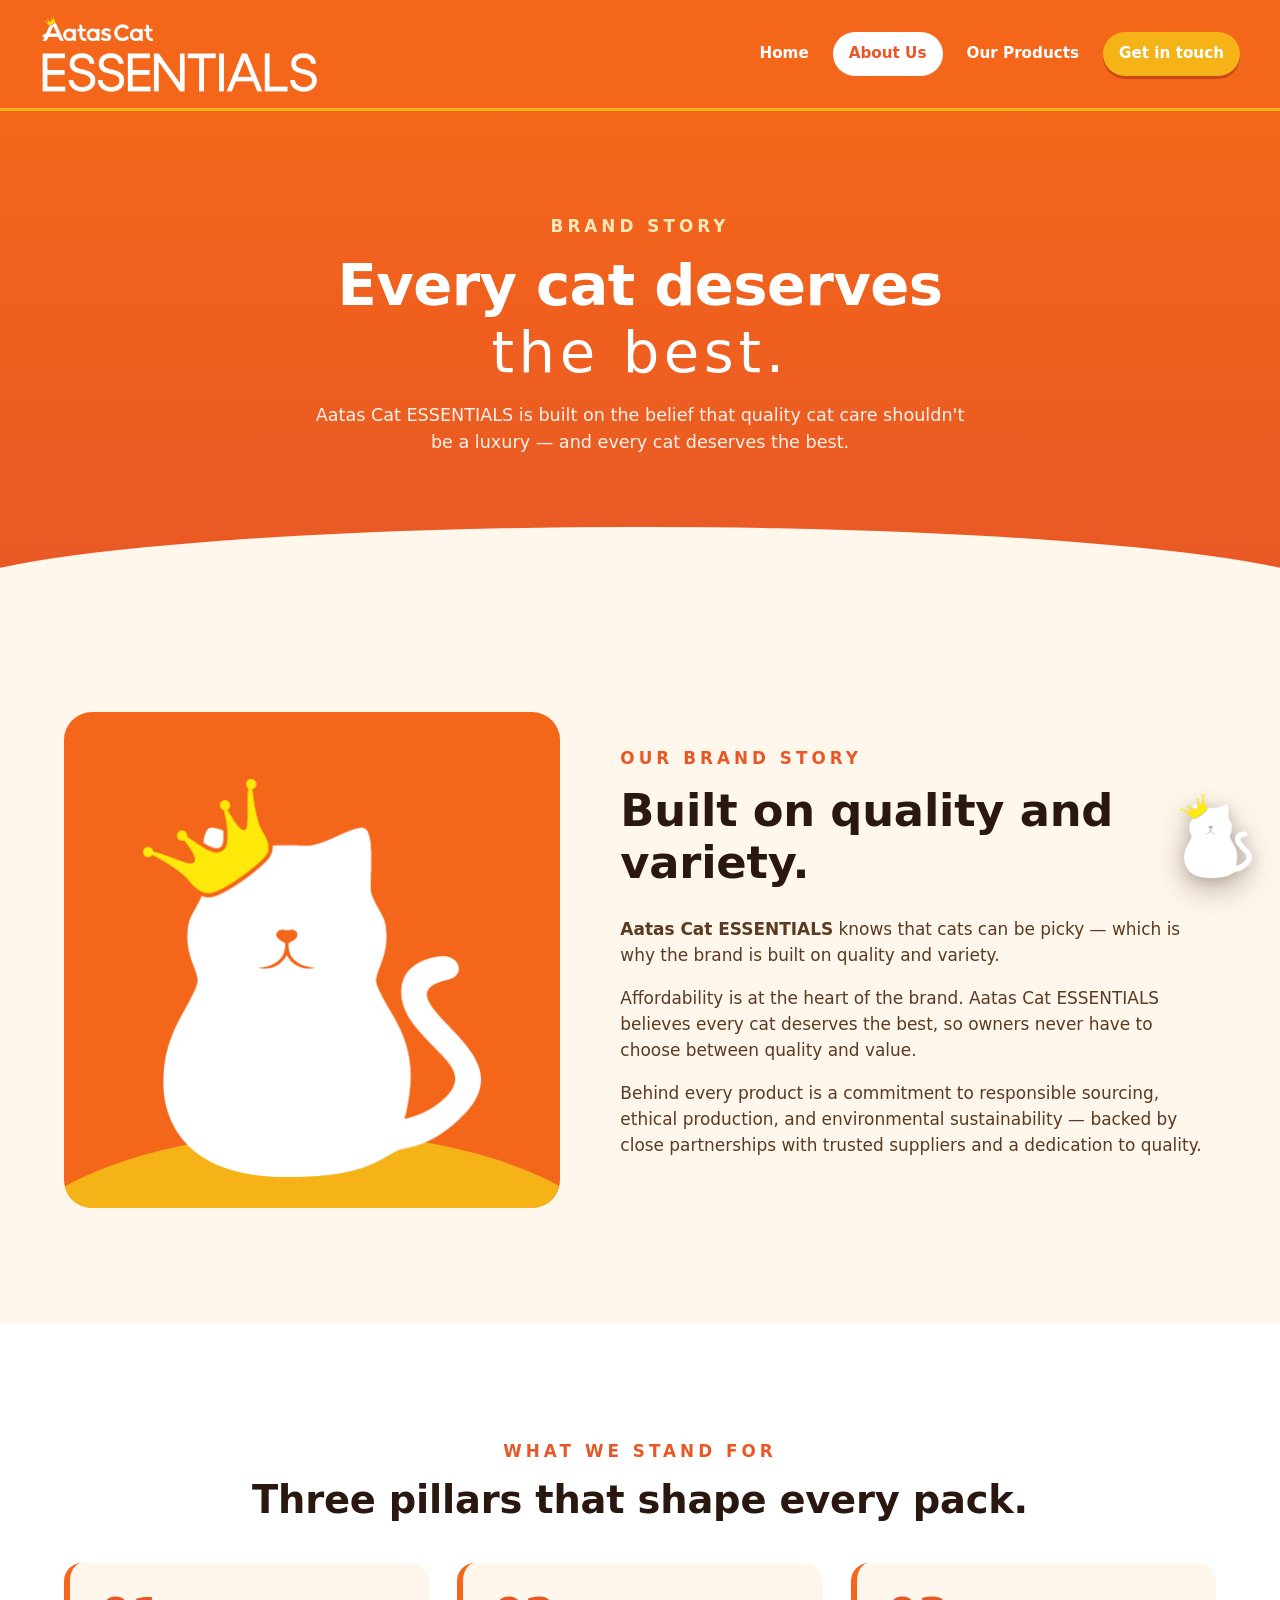
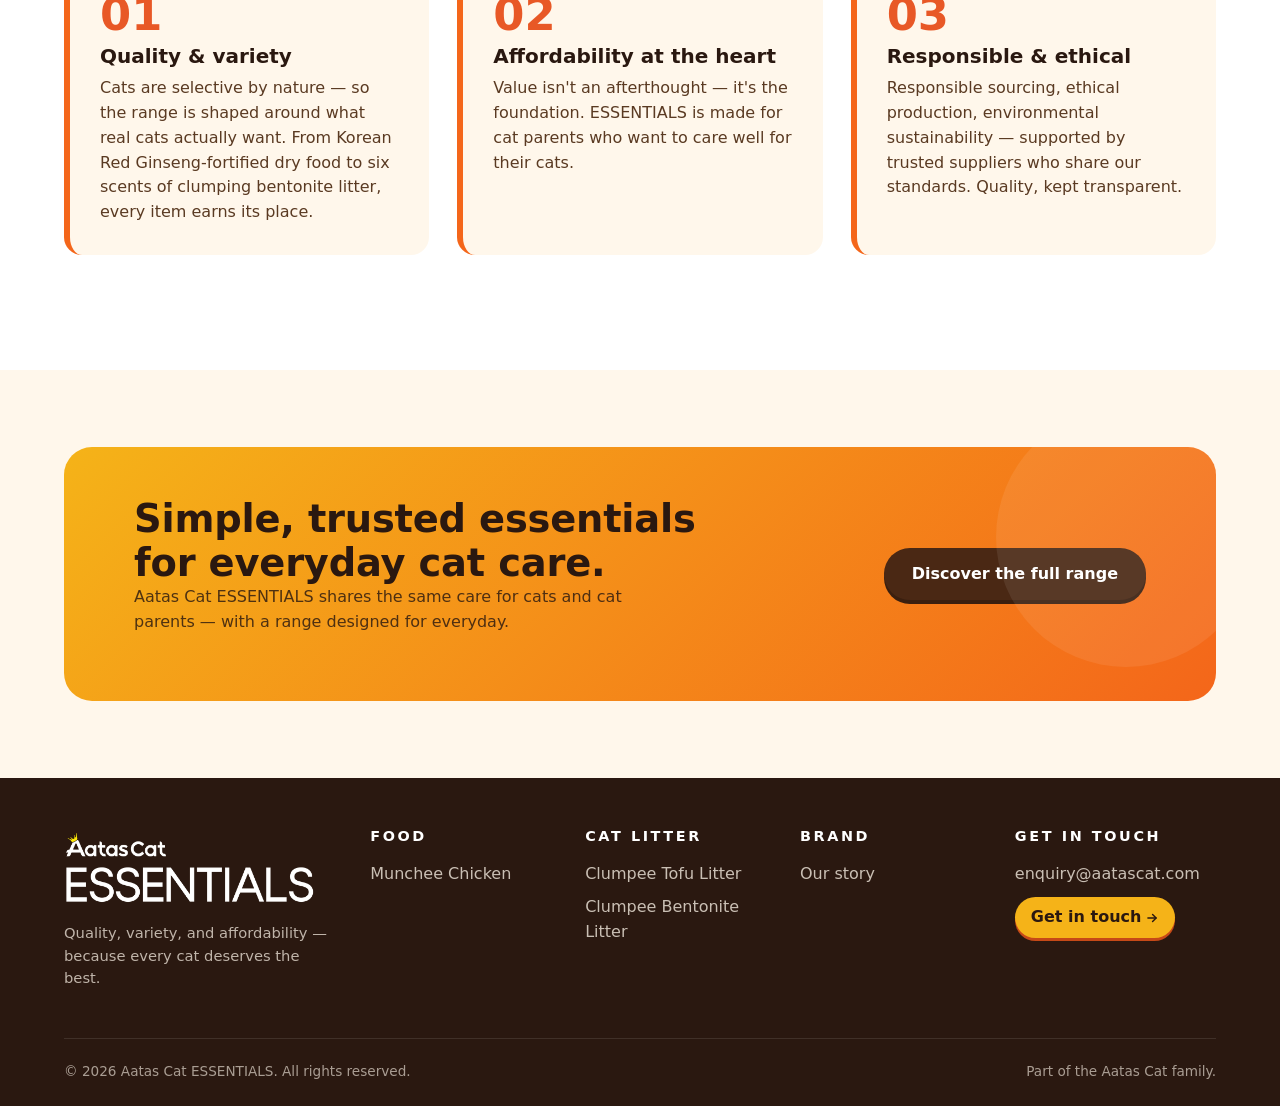
==== about.html @ 6d3220a4 "Initial commit — Aatas Cat ESSENTIALS site" ====
<!doctype html>
<html lang="en">
<head>
<meta charset="utf-8">
<meta name="viewport" content="width=device-width, initial-scale=1">
<title>About — Aatas Cat ESSENTIALS</title>
<meta name="description" content="Aatas Cat ESSENTIALS — built on quality, variety and affordability, with a commitment to responsible sourcing and ethical production. Every cat deserves the best.">
<link rel="stylesheet" href="css/styles.css">
<link rel="icon" href="assets/brand/crown-cat.png" type="image/png">
</head>
<body>

<!-- HEADER -->
<header class="site-header">
  <div class="container nav">
    <a class="brand" href="index.html" aria-label="Aatas Cat ESSENTIALS — Home">
      <picture>
        <source srcset="assets/brand/logo-mark.webp" type="image/webp">
        <img class="brand-logo" src="assets/brand/logo-mark.png" alt="Aatas Cat ESSENTIALS">
      </picture>
    </a>
    <nav class="nav-links">
      <a href="index.html">Home</a>
      <a href="about.html" class="active">About Us</a>
      <a href="products.html">Our Products</a>
      <a href="contact.html" class="nav-cta">Get in touch</a>
    </nav>
    <button class="nav-toggle" aria-label="Menu" aria-expanded="false">
      <svg viewBox="0 0 24 24" fill="none" stroke="currentColor" stroke-width="2.5" stroke-linecap="round"><line x1="3" y1="7" x2="21" y2="7"/><line x1="3" y1="12" x2="21" y2="12"/><line x1="3" y1="17" x2="21" y2="17"/></svg>
    </button>
  </div>
</header>

<!-- PAGE HEADER -->
<section class="page-header">
  <div class="container">
    <span class="eyebrow" style="color:#ffe9b8;">Brand Story</span>
    <h1>Every cat deserves<br><span class="essentials">the best.</span></h1>
    <p>Aatas Cat ESSENTIALS is built on the belief that quality cat care shouldn't be a luxury — and every cat deserves the best.</p>
  </div>
</section>

<!-- STORY -->
<section class="section story">
  <div class="container">
    <div class="story-grid">
      <div class="story-visual">
        <img src="assets/brand/crown-cat.webp" alt="">
      </div>
      <div class="story-text">
        <span class="eyebrow">Our Brand Story</span>
        <h2 style="margin-bottom: 28px;">Built on quality and variety.</h2>
        <p>
          <strong>Aatas Cat ESSENTIALS</strong> knows that cats can be picky — which is why the brand is built on quality and variety.
        </p>
        <p>
          Affordability is at the heart of the brand. Aatas Cat ESSENTIALS believes every cat deserves the best, so owners never have to choose between quality and value.
        </p>
        <p>
          Behind every product is a commitment to responsible sourcing, ethical production, and environmental sustainability — backed by close partnerships with trusted suppliers and a dedication to quality.
        </p>
      </div>
    </div>
  </div>
</section>

<!-- PILLARS -->
<section class="section pillars" id="pillars">
  <div class="container">
    <div class="center" style="margin-bottom: 24px;">
      <span class="eyebrow">What we stand for</span>
      <h2>Three pillars that shape every pack.</h2>
    </div>
    <div class="pillars-grid">
      <div class="pillar">
        <div class="num">01</div>
        <h3>Quality &amp; variety</h3>
        <p>Cats are selective by nature — so the range is shaped around what real cats actually want. From Korean Red Ginseng-fortified dry food to six scents of clumping bentonite litter, every item earns its place.</p>
      </div>
      <div class="pillar">
        <div class="num">02</div>
        <h3>Affordability at the heart</h3>
        <p>Value isn't an afterthought — it's the foundation. ESSENTIALS is made for cat parents who want to care well for their cats.</p>
      </div>
      <div class="pillar">
        <div class="num">03</div>
        <h3>Responsible &amp; ethical</h3>
        <p>Responsible sourcing, ethical production, environmental sustainability — supported by trusted suppliers who share our standards. Quality, kept transparent.</p>
      </div>
    </div>
  </div>
</section>

<!-- FAMILY CALLOUT -->
<section class="container">
  <div class="cta-banner" style="background: linear-gradient(135deg, var(--yellow) 0%, var(--orange) 100%);">
    <div>
      <h2 style="color: var(--ink);">Simple, trusted essentials for everyday cat care.</h2>
      <p style="color: rgba(42,24,16,0.82);">Aatas Cat ESSENTIALS shares the same care for cats and cat parents — with a range designed for everyday.</p>
    </div>
    <div style="text-align: right;">
      <a href="products.html" class="btn btn-primary">Discover the full range</a>
    </div>
  </div>
</section>

<!-- FOOTER -->
<footer class="site-footer">
  <div class="container">
    <div class="footer-grid">
      <div class="footer-brand">
        <a class="brand" href="index.html" aria-label="Aatas Cat ESSENTIALS">
          <picture>
            <source srcset="assets/brand/logo-mark.webp" type="image/webp">
            <img class="brand-logo" src="assets/brand/logo-mark.png" alt="Aatas Cat ESSENTIALS">
          </picture>
        </a>
        <p>Quality, variety, and affordability — because every cat deserves the best.</p>
      </div>
      <div>
        <h4>Food</h4>
        <a href="products.html#munchee">Munchee Chicken</a>
      </div>
      <div>
        <h4>Cat Litter</h4>
        <a href="products.html#tofu">Clumpee Tofu Litter</a>
        <a href="products.html#bentonite">Clumpee Bentonite Litter</a>
      </div>
      <div>
        <h4>Brand</h4>
        <a href="about.html">Our story</a>
      </div>
      <div>
        <h4>Get in touch</h4>
        <a href="mailto:enquiry@aatascat.com">enquiry@aatascat.com</a>
        <a href="contact.html" class="footer-cta">Get in touch
          <svg viewBox="0 0 24 24" width="14" height="14" fill="none" stroke="currentColor" stroke-width="2.5" stroke-linecap="round" stroke-linejoin="round" style="vertical-align: middle; margin-left: 4px;"><path d="M5 12h14"/><path d="M13 6l6 6-6 6"/></svg>
        </a>
      </div>
    </div>
    <div class="footer-bottom"><span>© 2026 Aatas Cat ESSENTIALS. All rights reserved.</span><span>Part of the Aatas Cat family.</span></div>
  </div>
</footer>

<!-- Back-to-top floating button -->
<a href="#top" class="back-to-top" aria-label="Back to top" onclick="window.scrollTo({top:0,behavior:'smooth'});return false;">
  <img src="assets/brand/crown-cat.webp" alt="">
</a>

<script src="js/main.js"></script>
</body>
</html>
---- css/styles.css ----
/* =========================================================
   Aatas Cat ESSENTIALS — shared stylesheet
   Brand: Quality, variety, and affordability.
   ========================================================= */

/* ---- Tokens ---- */
:root {
  --orange:        #F4661A;
  --orange-deep:   #E85826;
  --orange-dark:   #C64917;
  --yellow:        #F5B318;
  --yellow-soft:   #FFCC4D;
  --crown:         #FFC12B;
  --cream:         #FFF7EB;
  --cream-deep:    #FEEBCA;
  --white:         #FFFFFF;
  --ink:           #2A1810;
  --ink-soft:      #5A3A22;
  --mute:          rgba(42, 24, 16, 0.65);
  --brown:         #4A2814;
  --brown-deep:    #3A1F0F;

  /* Product accent colours (from packaging) */
  --apple:         #D42A3E;
  --babypowder:    #F6A8C6;
  --charcoal:      #3B3B3B;
  --coffee:        #6B3B1E;
  --grape:         #7A4A9E;
  --lemon:         #F5D72E;
  --watermelon:    #EFA4A4;
  --lavender:      #BFA8DC;
  --peach:         #F3BFA6;

  --radius-sm:  10px;
  --radius-md:  18px;
  --radius-lg:  28px;
  --radius-xl:  48px;

  --shadow-sm:  0 2px 6px rgba(42,24,16,0.06), 0 4px 18px rgba(42,24,16,0.06);
  --shadow-md:  0 10px 30px rgba(232,88,38,0.12), 0 4px 12px rgba(42,24,16,0.08);
  --shadow-lg:  0 25px 60px rgba(232,88,38,0.20), 0 8px 20px rgba(42,24,16,0.10);

  --maxw:       1200px;

  /* Typography — per brand guide:
     Rota (display/headings), Appetite Pro (Munchee product wordmark),
     Sentic Text or Roboto (body). Rota & Appetite Pro are proprietary
     fonts; we reference them by name first, then fall back to the
     closest available Google Font. */
  --f-display:  'Rota', 'Mulish', 'Nunito Sans', system-ui, -apple-system, 'Segoe UI', sans-serif;
  --f-body:     'Sentic Text', 'Roboto', system-ui, -apple-system, 'Segoe UI', sans-serif;
  --f-munchee:  'Appetite Pro', 'Fredoka', 'Quicksand', system-ui, sans-serif;
  --f-accent:   'Caveat', 'Dancing Script', cursive;
}

/* ---- Reset ---- */
*, *::before, *::after { box-sizing: border-box; }
html { scroll-behavior: smooth; }

/* Text selection — Aatas Cat orange */
::selection {
  background: #F4661A;
  color: #FFF7EB;
  text-shadow: none;
}
::-moz-selection {
  background: #F4661A;
  color: #FFF7EB;
  text-shadow: none;
}
body {
  margin: 0;
  font-family: var(--f-body);
  font-weight: 400;
  color: var(--ink);
  background: var(--cream);
  line-height: 1.55;
  -webkit-font-smoothing: antialiased;
}
img { max-width: 100%; display: block; }
a { color: inherit; text-decoration: none; }
button { font-family: inherit; cursor: pointer; border: 0; background: none; }

h1, h2, h3, h4 {
  font-family: var(--f-display);
  color: var(--ink);
  line-height: 1.15;
  margin: 0;
  font-weight: 700;
}
h1 { font-size: clamp(2.2rem, 5vw, 3.6rem); letter-spacing: -0.01em; }
h2 { font-size: clamp(1.6rem, 3vw, 2.4rem); letter-spacing: -0.005em; }
h3 { font-size: 1.25rem; }
p  { margin: 0 0 1rem; }
.accent { font-family: var(--f-accent); color: var(--orange-deep); font-size: 1.25em; font-weight: 500; }

/* ---- Layout helpers ---- */
.container { max-width: var(--maxw); margin: 0 auto; padding: 0 24px; }
.section   { padding: clamp(60px, 9vw, 120px) 0; }
.tight     { padding: clamp(40px, 6vw, 80px) 0; }
.tight-top { padding-top: clamp(24px, 3vw, 40px); }
.center    { text-align: center; }

.eyebrow {
  display: inline-block;
  font-family: var(--f-body);
  font-weight: 800;
  font-size: 1.05rem;
  letter-spacing: 0.24em;
  text-transform: uppercase;
  color: var(--orange-deep);
  margin-bottom: 14px;
}

/* ---- Header / Navigation ---- */
.site-header {
  position: sticky; top: 0; z-index: 50;
  background: var(--orange);
  color: var(--white);
  border-bottom: 3px solid var(--yellow);
}
.nav {
  display: flex; align-items: center; justify-content: space-between;
  padding: 14px 0;
  gap: 24px;
}
.brand {
  display: inline-flex; align-items: center;
  color: var(--white);
}
.brand-logo {
  display: block;
  height: 80px;
  width: auto;
  max-width: 320px;
  object-fit: contain;
}
@media (max-width: 720px) {
  .brand-logo { height: 60px; max-width: 240px; }
}
.site-footer .brand-logo { height: 72px; max-width: 260px; }
/* Legacy classes kept so old markup still works gracefully */
.brand-mark {
  width: 44px; height: 44px;
  background: var(--cream);
  border-radius: 50%;
  display: grid; place-items: center;
  box-shadow: 0 3px 0 rgba(0,0,0,0.12);
  overflow: hidden;
}
.brand-mark svg,
.brand-mark img { width: 34px; height: 34px; object-fit: contain; }
.brand-text { display: flex; flex-direction: column; line-height: 1; }
.brand-text .top {
  font-family: var(--f-display);
  font-weight: 700; font-size: 1.05rem;
  display: flex; align-items: baseline; gap: 4px;
}
.brand-text .sub {
  font-family: var(--f-display);
  font-weight: 300; font-size: 1.05rem;
  letter-spacing: 0.22em;
  margin-top: 2px;
}
/* Munchee wordmark uses its own display face */
.munchee-wordmark { font-family: var(--f-munchee); font-weight: 700; }

.nav-links { display: flex; gap: 8px; align-items: center; }
.nav-links a {
  padding: 10px 16px; border-radius: 999px;
  font-weight: 700; font-size: 0.95rem;
  transition: background 0.2s ease, transform 0.2s ease;
  color: var(--white);
}
.nav-links a:hover { background: rgba(255,255,255,0.15); }
.nav-links a.active {
  background: var(--white); color: var(--orange-deep);
}

.nav-cta {
  background: var(--yellow);
  color: var(--ink);
  padding: 10px 20px;
  border-radius: 999px;
  font-weight: 700;
  box-shadow: 0 3px 0 var(--orange-dark);
  transition: transform 0.15s ease, box-shadow 0.15s ease;
}
.nav-cta:hover { transform: translateY(-2px); box-shadow: 0 5px 0 var(--orange-dark); }

.nav-toggle {
  display: none;
  width: 44px; height: 44px;
  border-radius: 999px; background: rgba(255,255,255,0.15);
  color: var(--white);
  align-items: center; justify-content: center;
}
.nav-toggle svg { width: 22px; height: 22px; }

/* ---- Buttons ---- */
.btn {
  display: inline-flex; align-items: center; gap: 10px;
  padding: 14px 28px;
  border-radius: 999px;
  font-weight: 700; font-size: 1rem;
  transition: transform 0.15s ease, box-shadow 0.15s ease, background 0.15s ease;
}
.btn-primary {
  background: var(--brown); color: var(--white);
  box-shadow: 0 4px 0 var(--brown-deep);
}
.btn-primary:hover { transform: translateY(-2px); box-shadow: 0 6px 0 var(--brown-deep); background: var(--brown-deep); }
.btn-secondary {
  background: var(--white); color: var(--orange-deep);
  border: 2px solid var(--orange-deep);
}
.btn-secondary:hover { background: var(--orange-deep); color: var(--white); }
.btn-ghost {
  color: var(--white);
  border: 2px solid rgba(255,255,255,0.4);
}
.btn-ghost:hover { background: rgba(255,255,255,0.15); border-color: var(--white); }

/* ---- Hero ---- */
.hero {
  position: relative;
  background: linear-gradient(180deg, var(--orange) 0%, var(--orange-deep) 100%);
  color: var(--white);
  overflow: hidden;
  padding: clamp(24px, 3.5vw, 48px) 0 clamp(120px, 15vw, 200px);
}
.hero::after {
  content: "";
  position: absolute; left: -5%; right: -5%; bottom: 0;
  height: 30%;
  background: var(--yellow);
  border-radius: 50% 50% 0 0 / 90% 90% 0 0;
  transform: translateY(35%);
}
.hero-yellow-silhouettes {
  position: absolute; left: 0; right: 0; bottom: 0;
  height: 22%;
  z-index: 2;
  pointer-events: none;
  overflow: hidden;
}
.hero-yellow-silhouettes svg {
  position: absolute;
  fill: #E8A60F;
  opacity: 0.55;
}
.silh-chicken-1 { bottom: 8%; left: 4%; width: 64px; height: 54px; transform: rotate(-4deg); }
.silh-fish-1    { bottom: 28%; left: 18%; width: 78px; height: 36px; transform: rotate(6deg); }
.silh-drumstick-1 { bottom: 10%; left: 34%; width: 52px; height: 52px; transform: rotate(-14deg); }
.silh-chicken-2 { bottom: 22%; left: 48%; width: 60px; height: 50px; transform: rotate(4deg); }
.silh-fish-2    { bottom: 6%; left: 60%; width: 72px; height: 34px; transform: rotate(-8deg); }
.silh-drumstick-2 { bottom: 26%; left: 74%; width: 48px; height: 48px; transform: rotate(12deg); }
.silh-chicken-3 { bottom: 10%; right: 5%; width: 66px; height: 56px; transform: rotate(-2deg); }
@media (max-width: 720px) {
  .silh-fish-2, .silh-drumstick-1, .silh-chicken-2 { display: none; }
}
.hero-inner {
  position: relative; z-index: 2;
  display: grid; grid-template-columns: 1.1fr 1fr;
  align-items: center; gap: clamp(48px, 6vw, 88px);
  padding: 4px clamp(32px, 6vw, 80px) 0;
}
.hero-text h1 {
  color: var(--white);
  font-size: clamp(2rem, 5vw, 3.6rem);
  line-height: 1.1;
  word-spacing: 0.02em;
}
.hero-text h1 .essentials {
  display: block; font-weight: 400; letter-spacing: 0.01em;
  font-size: 0.95em; margin-top: 6px; word-spacing: normal;
}

/* Hero headline — matches ESSENTIALS wordmark styling */
.hero-script {
  display: block;
  color: var(--white);
  font-family: var(--f-display);
  font-weight: 300;
  letter-spacing: 0.08em;
  text-transform: uppercase;
  line-height: 1.1;
  margin: 0;
}
.hero-script .hs-l1,
.hero-script .hs-l2,
.hero-script .hs-l3 {
  display: block;
}
.hero-script .hs-l1 {
  font-size: clamp(1.9rem, 4.4vw, 3.2rem);
}
.hero-script .hs-l2 {
  font-size: clamp(1.9rem, 4.4vw, 3.2rem);
}
.hero-script .hs-l3 {
  font-size: clamp(1.9rem, 4.4vw, 3.2rem);
  margin-top: 4px;
}

.hero-text .lead {
  color: rgba(255,255,255,0.95);
  font-size: clamp(0.95rem, 1.2vw, 1.08rem);
  max-width: 46ch;
  margin-top: 16px;
}
.hero-actions { margin-top: 28px; display: flex; gap: 14px; flex-wrap: wrap; }
.hero-cat {
  position: relative;
  justify-self: center;
  width: 100%; max-width: 460px;
  padding: clamp(20px, 3vw, 40px) clamp(10px, 2vw, 24px);
  filter: drop-shadow(0 18px 30px rgba(0,0,0,0.18));
}
.hero-cat svg,
.hero-cat img {
  width: 100%; height: auto;
  position: relative; z-index: 1;
}

/* ---- Marquee ---- */
.marquee {
  background: var(--yellow);
  color: var(--ink);
  overflow: hidden;
  padding: 16px 0;
  border-top: 2px solid rgba(42,24,16,0.08);
  border-bottom: 2px solid rgba(42,24,16,0.08);
  position: relative;
  z-index: 3;
}
.marquee-track {
  display: inline-flex;
  align-items: center;
  gap: 28px;
  white-space: nowrap;
  animation: marquee-scroll 35s linear infinite;
  padding-left: 28px;
}
.marquee-item {
  font-family: var(--f-display);
  font-weight: 800;
  font-size: clamp(0.95rem, 1.5vw, 1.35rem);
  letter-spacing: 0.02em;
  text-transform: uppercase;
}
.marquee-dot {
  color: var(--orange);
  font-size: 1.4rem;
  line-height: 1;
}
@keyframes marquee-scroll {
  0% { transform: translateX(0); }
  100% { transform: translateX(-50%); }
}
.marquee:hover .marquee-track { animation-play-state: paused; }

/* ---- Stat strip ---- */
.stat-strip {
  background: var(--cream);
  padding: clamp(32px, 5vw, 56px) 0;
}
.stat-grid {
  display: flex; align-items: center; justify-content: center;
  gap: clamp(18px, 4vw, 56px);
  max-width: 900px; margin: 0 auto;
  text-align: center;
  flex-wrap: wrap;
}
.stat-item {
  display: flex; flex-direction: column; gap: 4px; align-items: center;
  min-width: 120px;
}
.stat-number {
  font-family: var(--f-display);
  font-size: clamp(2.8rem, 5vw, 4.4rem);
  font-weight: 800;
  color: var(--orange);
  line-height: 1;
}
.stat-label {
  font-family: var(--f-body);
  color: var(--ink);
  font-size: 0.9rem;
  letter-spacing: 0.05em;
  text-transform: uppercase;
}
.stat-divider {
  width: 2px; height: 52px;
  background: rgba(42, 24, 16, 0.15);
  border-radius: 2px;
}
@media (max-width: 640px) {
  .stat-divider { display: none; }
  .stat-grid { gap: 24px; }
}

/* ---- Enhanced card hover ---- */
.cat-card {
  transition: transform 0.3s cubic-bezier(.2,.8,.2,1), box-shadow 0.3s ease;
}
.cat-card:hover {
  transform: translateY(-6px) rotate(-0.3deg);
  box-shadow: 0 16px 40px rgba(42, 24, 16, 0.14);
}
.cat-card:hover .cat-card-media img {
  transform: scale(1.04) rotate(1deg);
}
.cat-card-media img { transition: transform 0.45s ease; }

/* ---- Promise card hover ---- */
.promise-card {
  transition: transform 0.25s ease, box-shadow 0.25s ease;
}
.promise-card:hover {
  transform: translateY(-4px);
}
.promise-card:hover .promise-icon {
  animation: icon-bounce 0.6s ease;
}
@keyframes icon-bounce {
  0%, 100% { transform: translateY(0) rotate(0deg); }
  30% { transform: translateY(-6px) rotate(-5deg); }
  60% { transform: translateY(0) rotate(5deg); }
}

/* ---- Pills / feature row ---- */
.pill-row {
  display: flex; flex-wrap: wrap; gap: 10px;
  margin-top: 22px;
}
.pill {
  display: inline-flex; align-items: center; gap: 8px;
  background: rgba(255,255,255,0.18);
  color: var(--white);
  padding: 8px 14px; border-radius: 999px;
  font-size: 0.85rem; font-weight: 700;
  backdrop-filter: blur(4px);
}

/* ---- Promise / value row ---- */
.promise {
  background: var(--cream);
}
.promise .center h2 {
  font-size: clamp(1.25rem, 2.2vw, 1.7rem);
  font-weight: 700;
  max-width: 760px;
  margin: 0 auto;
  line-height: 1.3;
}
.promise-grid {
  display: grid; grid-template-columns: repeat(3, 1fr);
  gap: 24px;
  max-width: 960px; margin: 0 auto;
}
.promise-card {
  background: var(--white);
  border-radius: var(--radius-md);
  padding: 28px 24px;
  text-align: center;
  box-shadow: var(--shadow-sm);
  border: 2px solid transparent;
  transition: border-color 0.2s ease, transform 0.2s ease;
}
.promise-card:hover { border-color: var(--orange); transform: translateY(-4px); }
.promise-icon {
  width: 72px; height: 72px; margin: 0 auto 16px;
  border-radius: 50%;
  background: linear-gradient(135deg, var(--orange), var(--yellow));
  display: grid; place-items: center;
  color: var(--white);
}
.promise-icon svg { width: 38px; height: 38px; }
.promise-card h3 { margin-bottom: 8px; font-size: 1.12rem; }
.promise-card p  { margin: 0; color: var(--mute); font-size: 0.95rem; line-height: 1.55; }

/* ---- Product preview cards (Home) ---- */
.category-row {
  background: linear-gradient(180deg, var(--cream) 0%, var(--cream-deep) 100%);
}
.category-group { margin-top: 40px; }
.category-group + .category-group { margin-top: 64px; }
.category-heading {
  text-align: center;
  max-width: 640px;
  margin: 0 auto 28px;
}
.category-heading h3 {
  font-family: var(--f-display);
  font-size: clamp(1.8rem, 2.8vw, 2.4rem);
  color: var(--ink);
  margin: 4px 0 8px;
}
.category-heading p { color: var(--mute); }
.category-kicker {
  display: inline-block;
  font-family: var(--f-ui);
  font-weight: 800;
  font-size: 0.78rem;
  letter-spacing: 0.22em;
  text-transform: uppercase;
  color: var(--orange-deep);
  padding: 6px 14px;
  background: rgba(244,102,26,0.12);
  border-radius: 999px;
}
.category-divider {
  padding: clamp(50px, 7vw, 90px) 0 clamp(20px, 3vw, 40px);
  text-align: center;
  background: var(--cream);
}
.category-divider .container { max-width: 720px; }
.category-divider h2 {
  font-family: var(--f-display);
  font-size: clamp(2.2rem, 4vw, 3rem);
  color: var(--ink);
  margin: 10px 0 10px;
}
.category-divider p { color: var(--mute); font-size: 1.05rem; }
.category-divider-tight {
  padding: clamp(30px, 4vw, 50px) 0 clamp(2px, 0.3vw, 6px);
}
.product-block-tight {
  padding: clamp(8px, 1.5vw, 20px) 0 clamp(36px, 5vw, 64px);
}
.logo-title {
  font-family: var(--f-display);
  font-size: clamp(3rem, 8vw, 6rem);
  letter-spacing: 0.08em;
  font-weight: 800;
  text-transform: uppercase;
  margin: 0;
  line-height: 1;
}

/* Section separator between categories */
.section-separator {
  background: var(--cream);
  padding: 6px 0;
}
.section-separator .container {
  display: flex; align-items: center; justify-content: center;
  gap: 14px;
  max-width: 720px;
}
.sep-line {
  flex: 1;
  height: 1px;
  background: linear-gradient(90deg, transparent, rgba(42, 24, 16, 0.2), transparent);
  max-width: 260px;
}
.sep-dot {
  width: 8px; height: 8px;
  background: var(--orange);
  border-radius: 50%;
  box-shadow: 0 0 0 4px rgba(244, 102, 26, 0.15);
}

/* Product text breathing space */
.product-grid .product-text { padding-right: clamp(0px, 3vw, 48px); }
.product-grid.reverse .product-text { padding-right: 0; padding-left: clamp(0px, 3vw, 48px); }
@media (max-width: 960px) {
  .product-grid .product-text,
  .product-grid.reverse .product-text { padding-left: 0; padding-right: 0; }
}

/* ============ REVIEWS ============ */
.reviews {
  background: linear-gradient(180deg, var(--cream) 0%, #FFE9B8 100%);
}
.reviews-grid {
  display: grid;
  grid-template-columns: repeat(3, 1fr);
  gap: 24px;
  max-width: 1100px;
  margin: 0 auto;
}
.review-card {
  background: var(--white);
  border-radius: 22px;
  padding: 28px 26px;
  box-shadow: 0 6px 20px rgba(42, 24, 16, 0.07);
  margin: 0;
  display: flex;
  flex-direction: column;
  gap: 14px;
  position: relative;
  transition: transform 0.2s ease, box-shadow 0.2s ease;
}
.review-card:hover {
  transform: translateY(-3px);
  box-shadow: 0 10px 26px rgba(42, 24, 16, 0.1);
}
.review-stars {
  display: inline-flex;
  gap: 2px;
  color: var(--yellow);
}
.review-card blockquote {
  margin: 0;
  color: var(--ink);
  font-family: var(--f-body);
  font-size: 1rem;
  line-height: 1.55;
  font-style: italic;
}
.review-card figcaption {
  margin-top: auto;
  padding-top: 12px;
  border-top: 1px dashed rgba(42, 24, 16, 0.14);
  display: flex;
  flex-direction: column;
  gap: 2px;
}
.review-card figcaption strong {
  color: var(--ink);
  font-weight: 700;
  font-size: 0.95rem;
}
.review-card figcaption span {
  color: var(--mute);
  font-size: 0.82rem;
}
@media (max-width: 960px) {
  .reviews-grid { grid-template-columns: 1fr; gap: 20px; }
}
.category-grid {
  display: grid; grid-template-columns: repeat(2, 1fr);
  gap: 24px;
}
.category-grid-1 {
  grid-template-columns: minmax(0, 560px);
  justify-content: center;
}
.category-grid-3 { grid-template-columns: repeat(3, 1fr); gap: 26px; }
@media (max-width: 960px) {
  .category-grid-3 { grid-template-columns: repeat(2, 1fr); }
}
@media (max-width: 640px) {
  .category-grid-3 { grid-template-columns: 1fr; }
}
.cat-card {
  position: relative;
  background: var(--white);
  border-radius: var(--radius-lg);
  overflow: hidden;
  box-shadow: var(--shadow-sm);
  transition: transform 0.25s ease, box-shadow 0.25s ease;
  display: flex; flex-direction: column;
}
.cat-card:hover { transform: translateY(-6px); box-shadow: var(--shadow-lg); }
.cat-card-media {
  background: var(--orange);
  padding: 30px;
  display: grid; place-items: center;
  position: relative;
  min-height: 260px;
  overflow: hidden;
}
.cat-card-media::before {
  content: "";
  position: absolute; inset: auto -20% -12% -20%;
  height: 55%;
  background: var(--yellow);
  border-radius: 50%;
  z-index: 0;
}
.cat-card-media img {
  position: relative; z-index: 1;
  max-height: 220px; width: auto; object-fit: contain;
  filter: drop-shadow(0 14px 18px rgba(0,0,0,0.18));
}
.cat-card-body {
  padding: 24px 24px 28px;
  flex: 1; display: flex; flex-direction: column;
}
.cat-card-body h3 {
  font-size: 1.35rem;
  display: flex; align-items: baseline; gap: 8px; flex-wrap: wrap;
}
.cat-card-body h3 .product-accent {
  font-family: var(--f-accent);
  color: var(--orange-deep);
  font-weight: 500; font-size: 1.2em;
}
.cat-card-body p { color: var(--mute); margin: 6px 0 14px; }
.cat-card-meta {
  display: flex; flex-wrap: wrap; gap: 6px;
  margin-top: auto;
}
.chip {
  background: var(--cream-deep); color: var(--ink-soft);
  padding: 5px 12px; border-radius: 999px;
  font-size: 0.78rem; font-weight: 700;
}
.chip-accent {
  background: var(--orange); color: var(--white);
}

/* ---- Products page ---- */
.page-header {
  background: linear-gradient(180deg, var(--orange) 0%, var(--orange-deep) 100%);
  color: var(--white);
  padding: clamp(60px, 8vw, 110px) 0 clamp(90px, 12vw, 140px);
  text-align: center;
  position: relative;
  overflow: hidden;
}
.page-header::after {
  content: "";
  position: absolute; left: -5%; right: -5%; bottom: -1px; height: 70px;
  background: var(--cream);
  border-radius: 50% 50% 0 0 / 100% 100% 0 0;
}
.page-header h1 { color: var(--white); }
.page-header h1 .essentials { display: block; font-weight: 300; letter-spacing: 0.08em; }
.page-header p  {
  color: rgba(255,255,255,0.92);
  max-width: 58ch; margin: 16px auto 0;
  font-size: 1.1rem;
}

.product-block {
  padding: clamp(60px, 8vw, 110px) 0;
}
.product-block:nth-of-type(even) { background: var(--white); }

.product-grid {
  display: grid; grid-template-columns: 1fr 1.1fr;
  gap: 60px; align-items: center;
}
.product-grid.reverse { grid-template-columns: 1.1fr 1fr; }
.product-grid.reverse .product-visual { order: 2; }

.product-visual {
  position: relative;
  padding: 30px;
}
.product-visual::before {
  content: "";
  position: absolute; inset: 10% 5% 10% 5%;
  background: radial-gradient(circle at 50% 50%, rgba(244,102,26,0.18), transparent 65%);
  filter: blur(10px); z-index: 0;
}
.product-visual img {
  position: relative; z-index: 1;
  margin: 0 auto;
  max-height: 520px; width: auto;
  filter: drop-shadow(0 20px 28px rgba(0,0,0,0.18));
}
.variant-strip {
  display: flex; gap: 14px; flex-wrap: wrap; justify-content: center;
  margin-top: 22px; position: relative; z-index: 1;
}
.variant-strip img {
  height: 96px; width: auto;
  background: var(--white);
  border-radius: var(--radius-sm);
  padding: 4px;
  box-shadow: var(--shadow-sm);
  cursor: pointer;
  transition: transform 0.15s ease, box-shadow 0.15s ease;
  filter: none;
}
.variant-strip img:hover { transform: translateY(-3px); box-shadow: var(--shadow-md); }
.variant-strip img.is-active {
  box-shadow: 0 0 0 3px var(--orange), var(--shadow-md);
}

.product-text h2 { font-size: clamp(1.8rem, 3vw, 2.6rem); }
.product-text h2 .subline {
  display: block; font-family: var(--f-accent);
  color: var(--orange-deep); font-size: 0.6em; font-weight: 500;
  margin-bottom: 2px;
}
.product-text .lead {
  font-size: 1.08rem; color: var(--ink-soft);
  margin: 14px 0 22px;
}
.feature-list {
  list-style: none; padding: 0; margin: 0;
  display: grid; grid-template-columns: 1fr 1fr; gap: 12px 20px;
}
.feature-list li {
  display: flex; align-items: flex-start; gap: 10px;
  font-weight: 600; color: var(--ink);
  font-size: 0.96rem;
}
.feature-list li::before {
  content: "";
  flex: 0 0 10px; width: 10px; height: 10px;
  margin-top: 8px;
  background: var(--orange); border-radius: 50%;
  box-shadow: 0 0 0 4px rgba(244,102,26,0.18);
}
.spec-row {
  margin-top: 22px; padding-top: 22px;
  border-top: 1px dashed rgba(42,24,16,0.18);
  display: flex; flex-wrap: wrap; gap: 10px 24px;
  color: var(--ink-soft); font-size: 0.92rem;
}
.spec-row strong { color: var(--ink); }

.variant-grid {
  display: grid; grid-template-columns: repeat(6, 1fr);
  gap: 16px; margin-top: 34px;
}
.variant-card {
  background: var(--white);
  border-radius: var(--radius-md);
  padding: 14px 12px;
  text-align: center;
  box-shadow: var(--shadow-sm);
  transition: transform 0.2s ease, box-shadow 0.2s ease;
  border-top: 6px solid var(--orange);
}
.variant-card:hover { transform: translateY(-4px); box-shadow: var(--shadow-md); }
.variant-card img { height: 120px; width: auto; margin: 0 auto; }
.variant-card h4 { margin-top: 8px; font-size: 0.95rem; }
.variant-card span.sku { display: block; font-size: 0.78rem; color: var(--mute); margin-top: 2px; }

.variant-card[data-accent="apple"]       { border-top-color: var(--apple); }
.variant-card[data-accent="babypowder"]  { border-top-color: var(--babypowder); }
.variant-card[data-accent="charcoal"]    { border-top-color: var(--charcoal); }
.variant-card[data-accent="coffee"]      { border-top-color: var(--coffee); }
.variant-card[data-accent="grape"]       { border-top-color: var(--grape); }
.variant-card[data-accent="lemon"]       { border-top-color: var(--lemon); }
.variant-card[data-accent="watermelon"]  { border-top-color: var(--watermelon); }
.variant-card[data-accent="lavender"]    { border-top-color: var(--lavender); }
.variant-card[data-accent="peach"]       { border-top-color: var(--peach); }

/* ---- About page ---- */
.story {
  background: var(--cream);
}
.story-grid {
  display: grid; grid-template-columns: 1fr 1.2fr;
  gap: 60px; align-items: center;
}
.story-visual {
  background: var(--orange);
  border-radius: var(--radius-lg);
  padding: 40px 30px;
  position: relative; overflow: hidden;
  aspect-ratio: 1 / 1;
  display: grid; place-items: center;
}
.story-visual::before {
  content: "";
  position: absolute; inset: auto -15% -15% -15%; height: 30%;
  background: var(--yellow); border-radius: 50% 50% 0 0 / 100% 100% 0 0;
}
.story-visual svg,
.story-visual img {
  position: relative; z-index: 1;
  width: 88%; height: auto; max-height: 88%;
  object-fit: contain;
}
.story-text h2 { font-size: clamp(2rem, 3.5vw, 3rem); }
.story-text p  { font-size: 1.06rem; color: var(--ink-soft); }

.pillars {
  background: var(--white);
}
.pillars-grid {
  display: grid; grid-template-columns: repeat(3, 1fr);
  gap: 28px; margin-top: 40px;
}
.pillar {
  padding: 30px;
  border-radius: var(--radius-md);
  background: var(--cream);
  border-left: 6px solid var(--orange);
}
.pillar .num {
  font-family: var(--f-display); font-weight: 700;
  font-size: 2.8rem; color: var(--orange-deep);
  line-height: 1; margin-bottom: 8px;
}
.pillar h3 { margin-bottom: 8px; }
.pillar p { margin: 0; color: var(--ink-soft); }

/* ---- Contact page ---- */
.contact-wrap {
  display: grid; grid-template-columns: 1fr 1.1fr; gap: 60px;
  align-items: start;
}
.contact-card {
  background: var(--white);
  border-radius: var(--radius-lg);
  padding: 36px;
  box-shadow: var(--shadow-sm);
}
.contact-card h3 { margin-bottom: 6px; }
.contact-card a.email {
  display: inline-block;
  color: var(--orange-deep); font-weight: 700;
  border-bottom: 2px solid var(--orange);
}
.contact-row { margin: 14px 0; display: flex; gap: 14px; align-items: flex-start; }
.contact-row .icon {
  width: 42px; height: 42px; border-radius: 50%;
  background: linear-gradient(135deg, var(--orange), var(--yellow));
  display: grid; place-items: center;
  color: var(--white); flex: 0 0 42px;
}
.contact-row .icon svg { width: 22px; height: 22px; }

.form-card {
  background: var(--white);
  border-radius: var(--radius-lg);
  padding: 36px;
  box-shadow: var(--shadow-md);
}
.form-row { display: flex; gap: 16px; margin-bottom: 14px; }
.form-row > * { flex: 1; }
.field { display: flex; flex-direction: column; gap: 6px; margin-bottom: 14px; }
.field label { font-weight: 700; font-size: 0.9rem; color: var(--ink); }
.field input, .field textarea, .field select {
  font-family: inherit; font-size: 1rem;
  padding: 12px 14px;
  border: 2px solid var(--cream-deep);
  border-radius: 12px;
  background: var(--cream);
  color: var(--ink);
  transition: border-color 0.15s ease, background 0.15s ease;
}
.field input:focus, .field textarea:focus, .field select:focus {
  outline: none;
  border-color: var(--orange);
  background: var(--white);
}
.field textarea { resize: vertical; min-height: 120px; }

/* ---- Footer ---- */
.site-footer {
  background: var(--ink);
  color: rgba(255,247,235,0.8);
  padding: 50px 0 24px;
  margin-top: 40px;
}
.footer-grid {
  display: grid; grid-template-columns: 1.5fr 1fr 1fr 1fr 1.1fr; gap: 32px;
  margin-bottom: 32px;
}
.footer-cta {
  display: inline-flex !important;
  align-items: center;
  background: var(--yellow);
  color: var(--ink) !important;
  padding: 8px 16px !important;
  border-radius: 999px;
  font-weight: 700;
  margin-top: 6px;
  box-shadow: 0 3px 0 var(--orange-dark);
  transition: transform 0.15s ease, box-shadow 0.15s ease;
}
.footer-cta:hover {
  transform: translateY(-2px);
  box-shadow: 0 5px 0 var(--orange-dark);
  color: var(--ink) !important;
}
.footer-grid h4 {
  color: var(--white); font-size: 0.9rem;
  letter-spacing: 0.18em; text-transform: uppercase;
  margin-bottom: 14px;
}
.footer-grid a { display: block; padding: 4px 0; color: rgba(255,247,235,0.75); }
.footer-grid a:hover { color: var(--yellow); }
.footer-brand p { margin-top: 14px; max-width: 38ch; color: rgba(255,247,235,0.7); font-size: 0.92rem; }
.footer-bottom {
  border-top: 1px solid rgba(255,255,255,0.1);
  padding-top: 22px;
  display: flex; justify-content: space-between; align-items: center;
  color: rgba(255,247,235,0.6); font-size: 0.85rem;
  flex-wrap: wrap; gap: 12px;
}

/* ---- CTA banner ---- */
.cta-banner {
  background: linear-gradient(135deg, var(--orange) 0%, var(--orange-deep) 100%);
  color: var(--white);
  border-radius: var(--radius-lg);
  padding: 50px clamp(30px, 6vw, 70px);
  margin: clamp(40px, 6vw, 80px) 0;
  display: grid; grid-template-columns: 1.4fr 1fr; align-items: center; gap: 30px;
  position: relative; overflow: hidden;
}
.cta-banner::before {
  content: ""; position: absolute; right: -40px; top: -40px;
  width: 260px; height: 260px; border-radius: 50%;
  background: rgba(255,255,255,0.08);
}
.cta-banner h2 { color: var(--white); font-size: clamp(1.6rem, 3vw, 2.4rem); }
.cta-banner p { color: rgba(255,255,255,0.92); max-width: 48ch; }
.cta-banner .btn-primary { background: var(--brown); box-shadow: 0 4px 0 var(--brown-deep); }

/* ---- Responsive ---- */
@media (max-width: 960px) {
  .hero-inner { grid-template-columns: 1fr; text-align: center; }
  .hero-text .lead { margin-left: auto; margin-right: auto; }
  .hero-cat { max-width: 320px; }
  .pill-row { justify-content: center; }
  .promise-grid { grid-template-columns: repeat(2, 1fr); }
  .category-grid { grid-template-columns: 1fr; }
  .product-grid, .product-grid.reverse { grid-template-columns: 1fr; gap: 40px; }
  .product-grid.reverse .product-visual { order: 0; }
  .story-grid { grid-template-columns: 1fr; }
  .pillars-grid { grid-template-columns: 1fr; }
  .contact-wrap { grid-template-columns: 1fr; }
  .variant-grid { grid-template-columns: repeat(3, 1fr); }
  .footer-grid { grid-template-columns: 1fr 1fr; gap: 28px; }
  .cta-banner { grid-template-columns: 1fr; text-align: center; }

  .nav-toggle { display: grid; }
  .nav-links {
    position: absolute; top: 100%; left: 0; right: 0;
    flex-direction: column; align-items: stretch;
    background: var(--orange);
    padding: 10px 20px 20px;
    border-bottom: 3px solid var(--yellow);
    gap: 4px;
    max-height: 0; overflow: hidden;
    transition: max-height 0.25s ease, padding 0.25s ease;
  }
  .nav-links.is-open { max-height: 500px; padding-top: 10px; }
  .nav-links a { width: 100%; }
  .nav-cta { align-self: flex-start; }
}
@media (max-width: 560px) {
  .promise-grid { grid-template-columns: 1fr; }
  .feature-list { grid-template-columns: 1fr; }
  .variant-grid { grid-template-columns: repeat(2, 1fr); }
  .form-row { flex-direction: column; }
  .footer-grid { grid-template-columns: 1fr; }
  .footer-bottom { justify-content: center; text-align: center; }
  .nav-cta { display: none; }
}

/* ---- Back-to-top button — shaped to the cat silhouette ---- */
.back-to-top {
  position: fixed;
  right: 22px;
  bottom: 22px;
  width: 84px;
  height: 84px;
  border: none;
  background: transparent;
  cursor: pointer;
  padding: 0;
  display: block;
  z-index: 999;
  transition: transform 0.25s ease, filter 0.25s ease;
  /* Drop shadow follows the transparent cat outline, not a box */
  filter:
    drop-shadow(0 10px 16px rgba(42,24,16,0.28))
    drop-shadow(0 3px 6px rgba(42,24,16,0.18));
}
.back-to-top img {
  width: 100%;
  height: 100%;
  object-fit: contain;
  display: block;
  pointer-events: none;
}
.back-to-top:hover {
  transform: translateY(-4px) scale(1.05) rotate(-3deg);
  filter:
    drop-shadow(0 16px 22px rgba(42,24,16,0.34))
    drop-shadow(0 4px 8px rgba(42,24,16,0.22));
}
.back-to-top:focus-visible {
  outline: 3px solid var(--yellow);
  outline-offset: 4px;
  border-radius: 12px;
}
@media (max-width: 640px) {
  .back-to-top {
    width: 70px;
    height: 70px;
    right: 14px;
    bottom: 14px;
  }
}

/* ---- Fonts ----
   Brand specifies Rota (display), Appetite Pro (Munchee wordmark) and
   Sentic Text / Roboto (body). Rota, Appetite Pro and Sentic Text are
   licensed fonts not available on Google Fonts. We load Roboto for body
   and the closest Google Fonts matches as public fallbacks; where the
   licensed faces are installed locally on a device, they take priority
   thanks to the font stack defined in :root. */
@import url('https://fonts.googleapis.com/css2?family=Roboto:wght@300;400;500;700&family=Mulish:wght@400;600;700;800&family=Nunito+Sans:wght@400;600;700;800;900&family=Fredoka:wght@500;600;700&family=Caveat:wght@500;700&family=Chewy&family=Baloo+2:wght@600;700;800&display=swap');
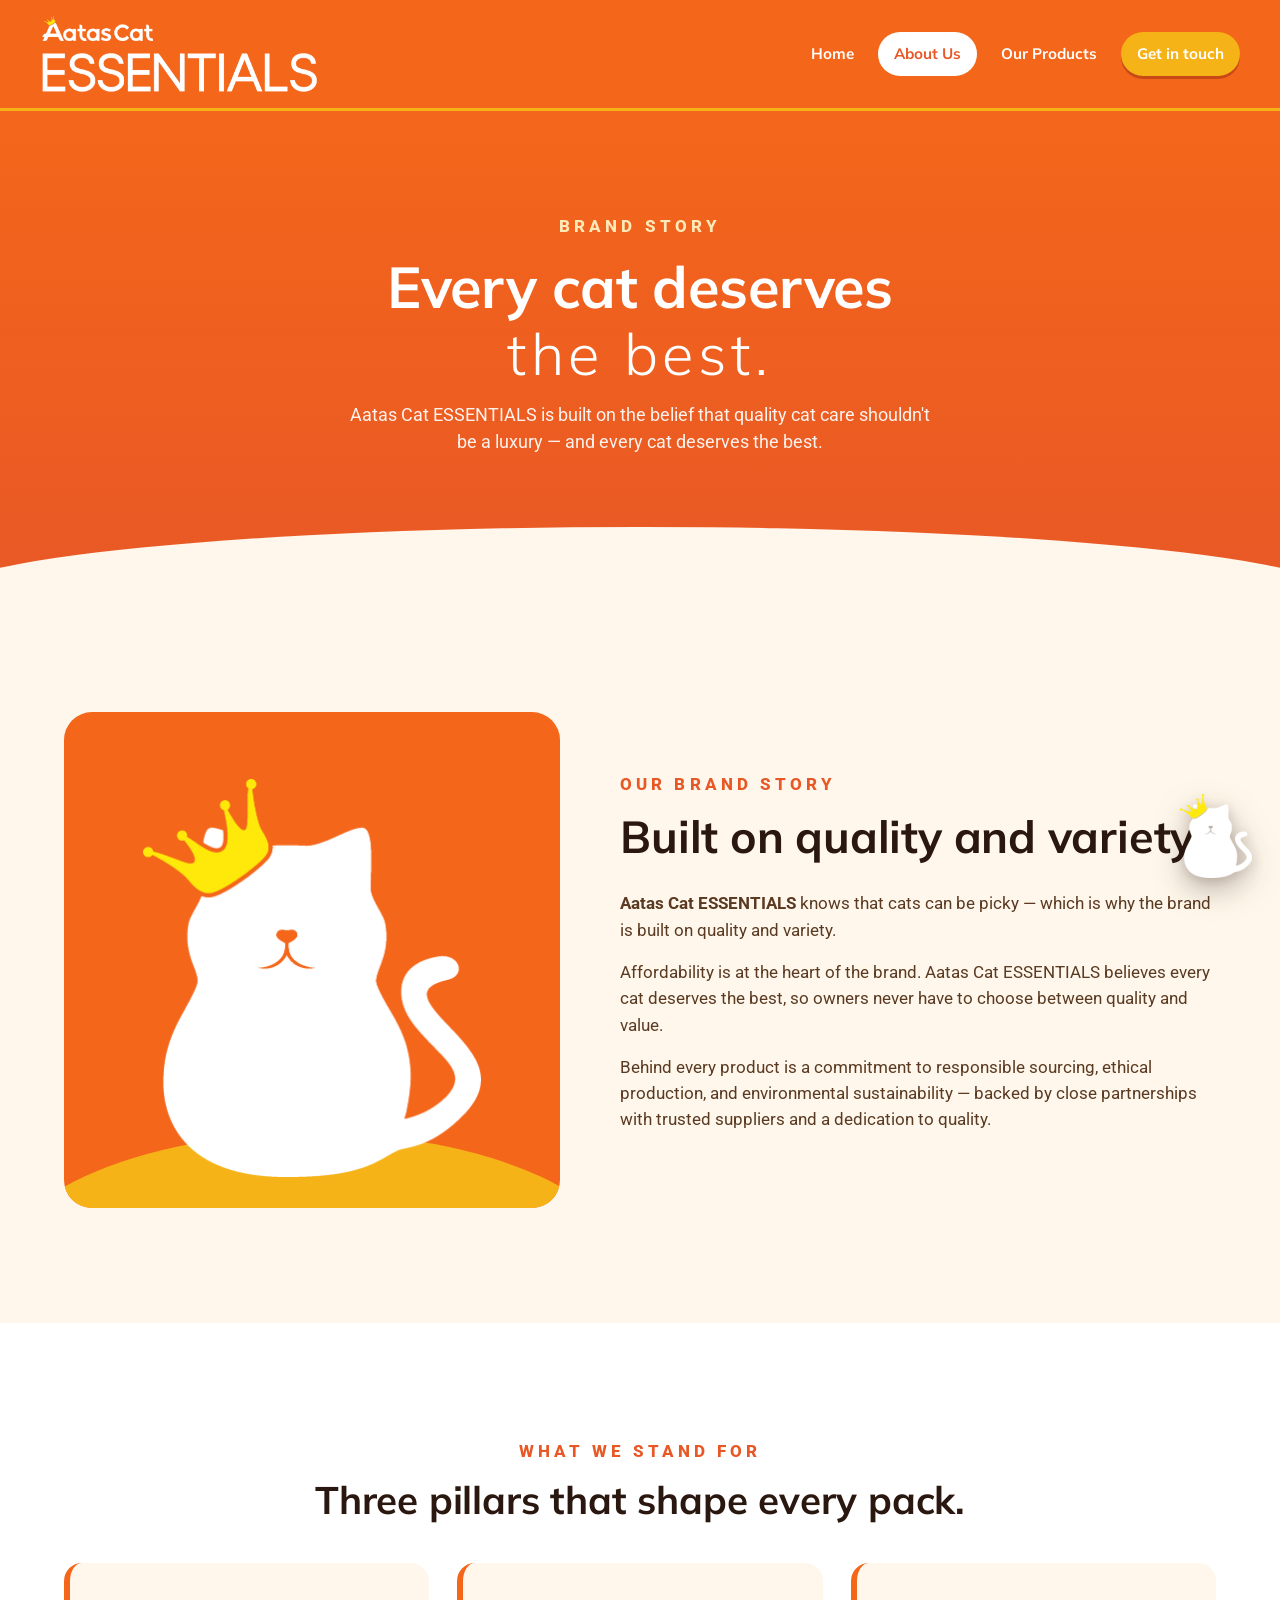
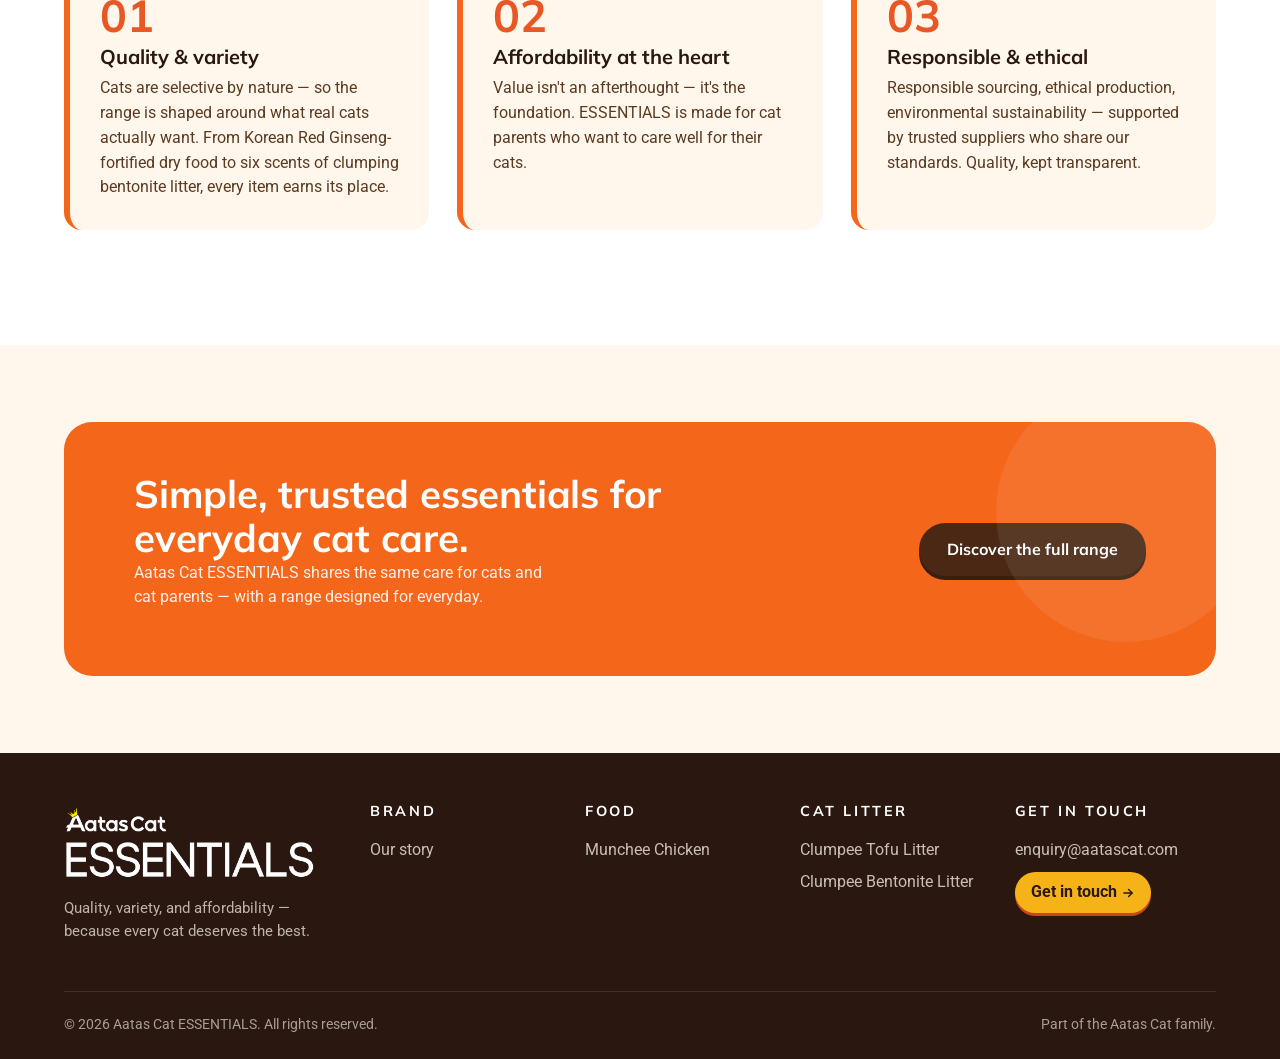
==== commit 58c9e953: "Update fonts, pattern, layout and footer order" ====
--- a/about.html
+++ b/about.html
@@ -93,10 +93,10 @@
 
 <!-- FAMILY CALLOUT -->
 <section class="container">
-  <div class="cta-banner" style="background: linear-gradient(135deg, var(--yellow) 0%, var(--orange) 100%);">
+  <div class="cta-banner" style="background: var(--orange);">
     <div>
-      <h2 style="color: var(--ink);">Simple, trusted essentials for everyday cat care.</h2>
-      <p style="color: rgba(42,24,16,0.82);">Aatas Cat ESSENTIALS shares the same care for cats and cat parents — with a range designed for everyday.</p>
+      <h2 style="color: var(--white);">Simple, trusted essentials for everyday cat care.</h2>
+      <p style="color: rgba(255,255,255,0.9);">Aatas Cat ESSENTIALS shares the same care for cats and cat parents — with a range designed for everyday.</p>
     </div>
     <div style="text-align: right;">
       <a href="products.html" class="btn btn-primary">Discover the full range</a>
@@ -118,6 +118,10 @@
         <p>Quality, variety, and affordability — because every cat deserves the best.</p>
       </div>
       <div>
+        <h4>Brand</h4>
+        <a href="about.html">Our story</a>
+      </div>
+      <div>
         <h4>Food</h4>
         <a href="products.html#munchee">Munchee Chicken</a>
       </div>
@@ -125,10 +129,6 @@
         <h4>Cat Litter</h4>
         <a href="products.html#tofu">Clumpee Tofu Litter</a>
         <a href="products.html#bentonite">Clumpee Bentonite Litter</a>
-      </div>
-      <div>
-        <h4>Brand</h4>
-        <a href="about.html">Our story</a>
       </div>
       <div>
         <h4>Get in touch</h4>
--- a/css/styles.css
+++ b/css/styles.css
@@ -1,3 +1,5 @@
+@import url('https://fonts.googleapis.com/css2?family=Roboto:wght@300;400;500;700&family=Mulish:wght@400;600;700;800&family=Nunito+Sans:wght@400;600;700;800;900&family=Fredoka:wght@500;600;700&family=Caveat:wght@500;700&family=Raleway:wght@400;600;700;800&display=swap');
+
 /* =========================================================
    Aatas Cat ESSENTIALS — shared stylesheet
    Brand: Quality, variety, and affordability.
@@ -163,11 +165,12 @@
   margin-top: 2px;
 }
 /* Munchee wordmark uses its own display face */
-.munchee-wordmark { font-family: var(--f-munchee); font-weight: 700; }
+.munchee-wordmark { font-family: var(--f-body); font-weight: 700; }
 
 .nav-links { display: flex; gap: 8px; align-items: center; }
 .nav-links a {
   padding: 10px 16px; border-radius: 999px;
+  font-family: var(--f-display);
   font-weight: 700; font-size: 0.95rem;
   transition: background 0.2s ease, transform 0.2s ease;
   color: var(--white);
@@ -202,6 +205,7 @@
   display: inline-flex; align-items: center; gap: 10px;
   padding: 14px 28px;
   border-radius: 999px;
+  font-family: var(--f-display);
   font-weight: 700; font-size: 1rem;
   transition: transform 0.15s ease, box-shadow 0.15s ease, background 0.15s ease;
 }
@@ -224,41 +228,26 @@
 /* ---- Hero ---- */
 .hero {
   position: relative;
-  background: linear-gradient(180deg, var(--orange) 0%, var(--orange-deep) 100%);
+  background-color: var(--orange);
+  background-image: url('../assets/brand/munchee-pattern.png');
+  background-size: 1452px auto;
+  background-repeat: repeat;
+  background-position: 0 0;
+  background-blend-mode: multiply;
   color: var(--white);
   overflow: hidden;
-  padding: clamp(24px, 3.5vw, 48px) 0 clamp(120px, 15vw, 200px);
+  padding: clamp(48px, 5vw, 80px) 0 clamp(90px, 11vw, 150px);
 }
 .hero::after {
   content: "";
   position: absolute; left: -5%; right: -5%; bottom: 0;
-  height: 30%;
+  height: 44%;
   background: var(--yellow);
   border-radius: 50% 50% 0 0 / 90% 90% 0 0;
-  transform: translateY(35%);
-}
-.hero-yellow-silhouettes {
-  position: absolute; left: 0; right: 0; bottom: 0;
-  height: 22%;
-  z-index: 2;
-  pointer-events: none;
-  overflow: hidden;
-}
-.hero-yellow-silhouettes svg {
-  position: absolute;
-  fill: #E8A60F;
-  opacity: 0.55;
-}
-.silh-chicken-1 { bottom: 8%; left: 4%; width: 64px; height: 54px; transform: rotate(-4deg); }
-.silh-fish-1    { bottom: 28%; left: 18%; width: 78px; height: 36px; transform: rotate(6deg); }
-.silh-drumstick-1 { bottom: 10%; left: 34%; width: 52px; height: 52px; transform: rotate(-14deg); }
-.silh-chicken-2 { bottom: 22%; left: 48%; width: 60px; height: 50px; transform: rotate(4deg); }
-.silh-fish-2    { bottom: 6%; left: 60%; width: 72px; height: 34px; transform: rotate(-8deg); }
-.silh-drumstick-2 { bottom: 26%; left: 74%; width: 48px; height: 48px; transform: rotate(12deg); }
-.silh-chicken-3 { bottom: 10%; right: 5%; width: 66px; height: 56px; transform: rotate(-2deg); }
-@media (max-width: 720px) {
-  .silh-fish-2, .silh-drumstick-1, .silh-chicken-2 { display: none; }
-}
+  transform: translateY(45%);
+}
+/* Legacy SVG silhouettes hidden — replaced by pattern image */
+.hero-yellow-silhouettes { display: none; }
 .hero-inner {
   position: relative; z-index: 2;
   display: grid; grid-template-columns: 1.1fr 1fr;
@@ -276,31 +265,17 @@
   font-size: 0.95em; margin-top: 6px; word-spacing: normal;
 }
 
-/* Hero headline — matches ESSENTIALS wordmark styling */
+/* Hero headline — Montserrat clean sans-serif */
 .hero-script {
   display: block;
   color: var(--white);
-  font-family: var(--f-display);
-  font-weight: 300;
-  letter-spacing: 0.08em;
-  text-transform: uppercase;
-  line-height: 1.1;
+  font-family: 'Raleway', sans-serif;
+  font-weight: 700;
+  letter-spacing: 0.02em;
+  text-transform: none;
+  line-height: 1.2;
   margin: 0;
-}
-.hero-script .hs-l1,
-.hero-script .hs-l2,
-.hero-script .hs-l3 {
-  display: block;
-}
-.hero-script .hs-l1 {
-  font-size: clamp(1.9rem, 4.4vw, 3.2rem);
-}
-.hero-script .hs-l2 {
-  font-size: clamp(1.9rem, 4.4vw, 3.2rem);
-}
-.hero-script .hs-l3 {
-  font-size: clamp(1.9rem, 4.4vw, 3.2rem);
-  margin-top: 4px;
+  font-size: clamp(1.6rem, 3.6vw, 2.6rem);
 }
 
 .hero-text .lead {
@@ -313,9 +288,10 @@
 .hero-cat {
   position: relative;
   justify-self: center;
-  width: 100%; max-width: 460px;
+  width: 90%; max-width: 414px;
   padding: clamp(20px, 3vw, 40px) clamp(10px, 2vw, 24px);
   filter: drop-shadow(0 18px 30px rgba(0,0,0,0.18));
+  margin-top: -15%;
 }
 .hero-cat svg,
 .hero-cat img {
@@ -472,7 +448,7 @@
 .promise-icon {
   width: 72px; height: 72px; margin: 0 auto 16px;
   border-radius: 50%;
-  background: linear-gradient(135deg, var(--orange), var(--yellow));
+  background: var(--orange);
   display: grid; place-items: center;
   color: var(--white);
 }
@@ -684,10 +660,15 @@
   font-size: 1.35rem;
   display: flex; align-items: baseline; gap: 8px; flex-wrap: wrap;
 }
+.cat-card-body h3 .munchee-wordmark {
+  font-family: var(--f-body);
+  font-weight: 700;
+}
 .cat-card-body h3 .product-accent {
-  font-family: var(--f-accent);
+  font-family: var(--f-display);
   color: var(--orange-deep);
-  font-weight: 500; font-size: 1.2em;
+  font-weight: 700; font-size: 1.05em;
+  letter-spacing: 0.01em;
 }
 .cat-card-body p { color: var(--mute); margin: 6px 0 14px; }
 .cat-card-meta {
@@ -1096,4 +1077,3 @@
    and the closest Google Fonts matches as public fallbacks; where the
    licensed faces are installed locally on a device, they take priority
    thanks to the font stack defined in :root. */
-@import url('https://fonts.googleapis.com/css2?family=Roboto:wght@300;400;500;700&family=Mulish:wght@400;600;700;800&family=Nunito+Sans:wght@400;600;700;800;900&family=Fredoka:wght@500;600;700&family=Caveat:wght@500;700&family=Chewy&family=Baloo+2:wght@600;700;800&display=swap');
